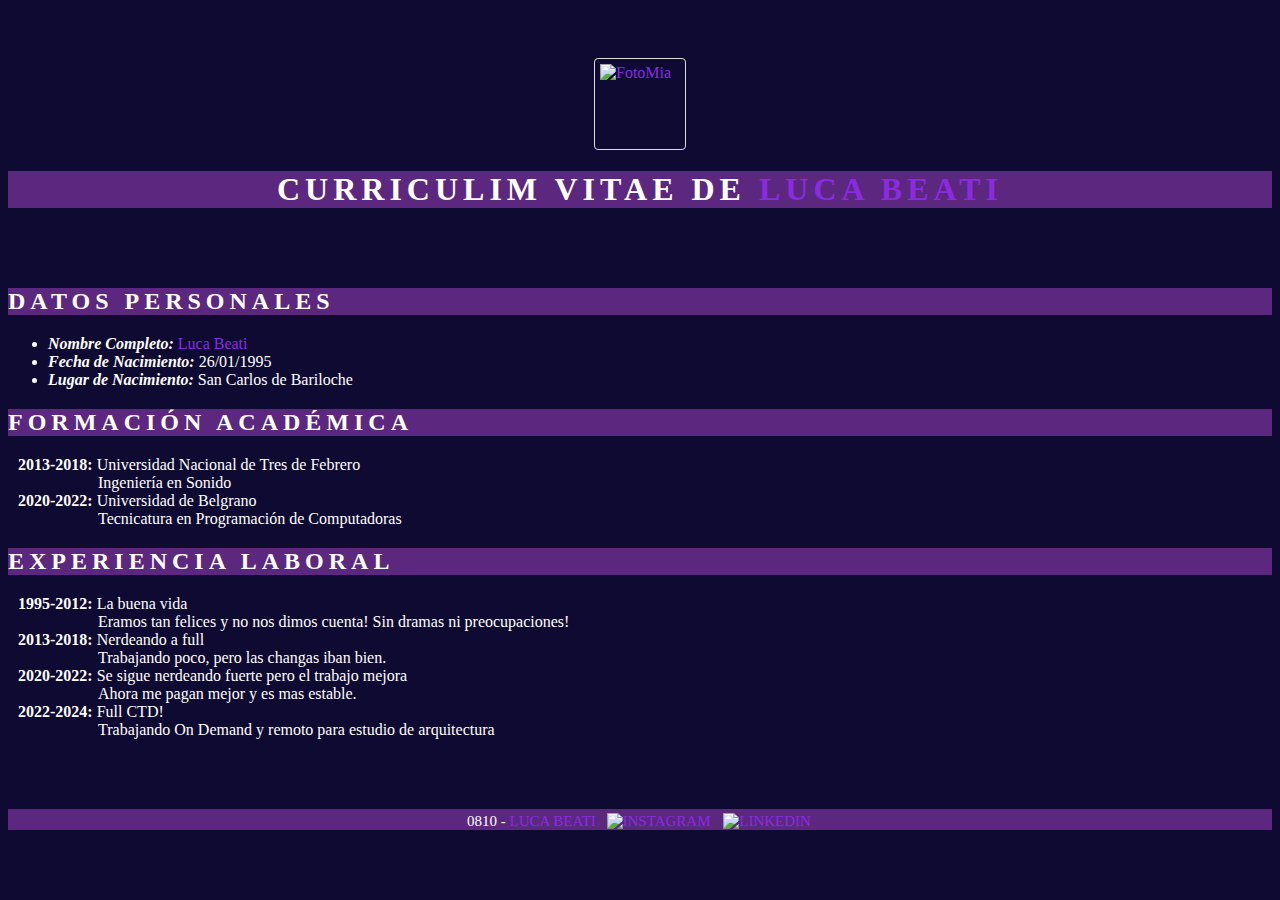
==== index.html @ 4a2fccfb "agregando cositas" ====
<!DOCTYPE html>
<html lang="en">
<head>
     <meta charset="UTF-8">
     <meta http-equiv="X-UA-Compatible" content="IE=edge">
     <meta name="viewport" content="width=device-width, initial-scale=1.0">
     <title>Clase8_Equipo1</title>
     <link rel="stylesheet" href="css/styles.css">
</head>
<body>
     <header>
          <a href="about.html"><img id="fotoMia" src="/img/photo.jpg" alt="FotoMia"></a>
          <h1>Curriculim Vitae de <a href="about.html">Luca Beati</a></h1>
     </header>
     <main>
          <section>
               <h2 class="tituloSec">Datos Personales</h2>
               <ul>
                    <li><em>Nombre Completo:</em> <a href="about.html">Luca Beati</a></li>
                    <li><em>Fecha de Nacimiento:</em> 26/01/1995</li>
                    <li><em>Lugar de Nacimiento:</em> San Carlos de Bariloche</li>
               </ul>
          </section>
          <section>
               <h2 class="tituloSec">Formación Académica</h2>
               <ul class="noDot">
                    <li><span>2013-2018:</span> Universidad Nacional de Tres de Febrero</li>
                    <li class="sinLi">Ingeniería en Sonido</li>
                    <li><span>2020-2022:</span> Universidad de Belgrano</li>
                    <li class="sinLi">Tecnicatura en Programación de Computadoras</li>
               </ul>
          </section>
          <section>
               <h2 class="tituloSec">Experiencia Laboral</h2>
               <ul class="noDot">
                    <li><span>1995-2012:</span> La buena vida</li>
                    <li class="sinLi">Eramos tan felices y no nos dimos cuenta! Sin dramas ni preocupaciones!</li>
                    <li><span>2013-2018:</span> Nerdeando a full</li>
                    <li class="sinLi"> Trabajando poco, pero las changas iban bien.</li>
                    <li><span>2020-2022:</span> Se sigue nerdeando fuerte pero el trabajo mejora</li>
                    <li class="sinLi">Ahora me pagan mejor y es mas estable.</li>
                    <li><span>2022-2024:</span> Full CTD!</li>
                    <li class="sinLi">Trabajando On Demand y remoto para estudio de arquitectura</li>
               </ul>
          </section>
     </main>
     <footer>
          <p>0810 - <a href="about.html">Luca Beati</a>
               <a href="#"><img src="img/ico_instagram.png" alt="Instagram"></a>
               <a href="#"><img src="img/ico_linkedin.png" alt="LinkedIn"></a>
          </p>
     </footer>
</body>
</html>
---- css/styles.css ----
body{
     background-color: #0F0A32;
}
header{
     background-image: url(../img/banner.jpg);
     padding-top: 50px;
}
img#fotoMia{
     border: 1px solid #ddd;
     border-radius: 4px;
     display: block;
     height: 80px;
     margin-left: auto;
     margin-right: auto;
     padding: 5px;
     width: 80px; 
}
a:link {
     color: blueviolet;
     text-decoration: none;
}
a:visited {
     color: violet;
     text-decoration: none;
}
a:hover {
     color: magenta;
     text-decoration: none;
}
a:active {
     color: blue;
     text-decoration: none;
}
h1{
     background-color: #5C277F;
     color: white;
     letter-spacing: 5px;
     margin-bottom: 80px;
     text-transform: uppercase;
     text-align: center;
}
h2.tituloSec{
     text-transform: uppercase;
     background-color: #5C277F;
     color: white;
     letter-spacing: 5px;
}
h2.tituloSecAbout{
     text-align: center;
     text-transform: uppercase;
     background-color: #5C277F;
     color: white;
     letter-spacing: 5px;
}
.textoAbout{
     color: white;
     font-size: 18px;
     padding: 0 150px 0 150px;
     text-align: justify;
}
em{
     font-weight: bolder;
}
span{
     font-weight: bolder;
}
ul.noDot{
     list-style-position: outside;
     list-style-type: none;
     padding-left: 10px;
}
li.sinLi{
     padding-left: 80px;
}
ul{
     color: white;
}
footer{
     font-size: 15px;
     margin-top: 70px;
     text-transform: uppercase;
     background-color: #5C277F;
     color: white;
     text-align: center;
}
footer p img{
     margin: 4px 2px 0 7px;
     height: 12px;
}
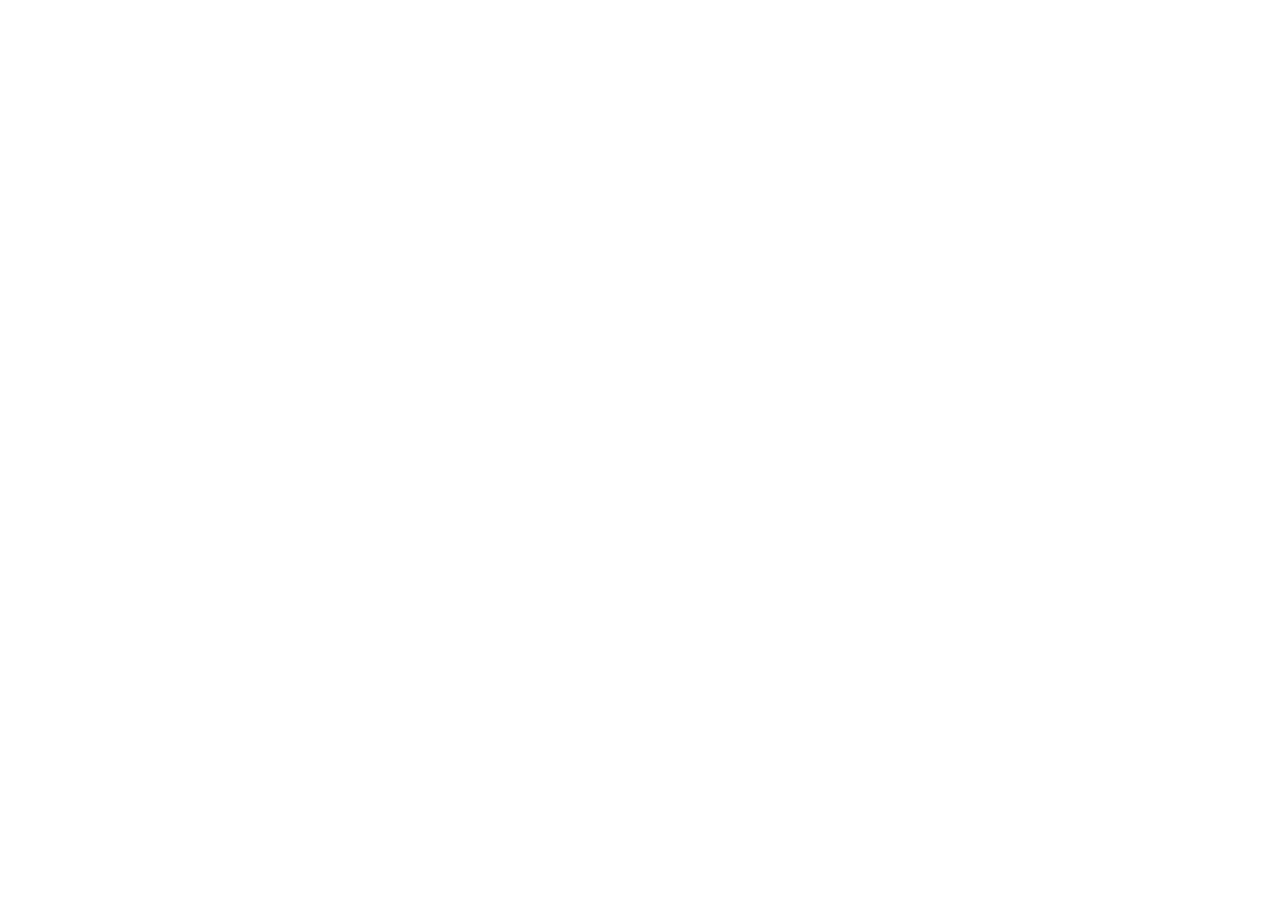
==== commit 9d47e95d: "Limpio la estructura principal de los proyectos" ====
--- a/index.html
+++ b/index.html
@@ -4,51 +4,9 @@
      <meta charset="UTF-8">
      <meta http-equiv="X-UA-Compatible" content="IE=edge">
      <meta name="viewport" content="width=device-width, initial-scale=1.0">
-     <title>Clase8_Equipo1</title>
-     <link rel="stylesheet" href="css/styles.css">
+     <title>Clase_Equipo</title>
 </head>
 <body>
-     <header>
-          <a href="about.html"><img id="fotoMia" src="/img/photo.jpg" alt="FotoMia"></a>
-          <h1>Curriculim Vitae de <a href="about.html">Luca Beati</a></h1>
-     </header>
-     <main>
-          <section>
-               <h2 class="tituloSec">Datos Personales</h2>
-               <ul>
-                    <li><em>Nombre Completo:</em> <a href="about.html">Luca Beati</a></li>
-                    <li><em>Fecha de Nacimiento:</em> 26/01/1995</li>
-                    <li><em>Lugar de Nacimiento:</em> San Carlos de Bariloche</li>
-               </ul>
-          </section>
-          <section>
-               <h2 class="tituloSec">Formación Académica</h2>
-               <ul class="noDot">
-                    <li><span>2013-2018:</span> Universidad Nacional de Tres de Febrero</li>
-                    <li class="sinLi">Ingeniería en Sonido</li>
-                    <li><span>2020-2022:</span> Universidad de Belgrano</li>
-                    <li class="sinLi">Tecnicatura en Programación de Computadoras</li>
-               </ul>
-          </section>
-          <section>
-               <h2 class="tituloSec">Experiencia Laboral</h2>
-               <ul class="noDot">
-                    <li><span>1995-2012:</span> La buena vida</li>
-                    <li class="sinLi">Eramos tan felices y no nos dimos cuenta! Sin dramas ni preocupaciones!</li>
-                    <li><span>2013-2018:</span> Nerdeando a full</li>
-                    <li class="sinLi"> Trabajando poco, pero las changas iban bien.</li>
-                    <li><span>2020-2022:</span> Se sigue nerdeando fuerte pero el trabajo mejora</li>
-                    <li class="sinLi">Ahora me pagan mejor y es mas estable.</li>
-                    <li><span>2022-2024:</span> Full CTD!</li>
-                    <li class="sinLi">Trabajando On Demand y remoto para estudio de arquitectura</li>
-               </ul>
-          </section>
-     </main>
-     <footer>
-          <p>0810 - <a href="about.html">Luca Beati</a>
-               <a href="#"><img src="img/ico_instagram.png" alt="Instagram"></a>
-               <a href="#"><img src="img/ico_linkedin.png" alt="LinkedIn"></a>
-          </p>
-     </footer>
+     
 </body>
 </html>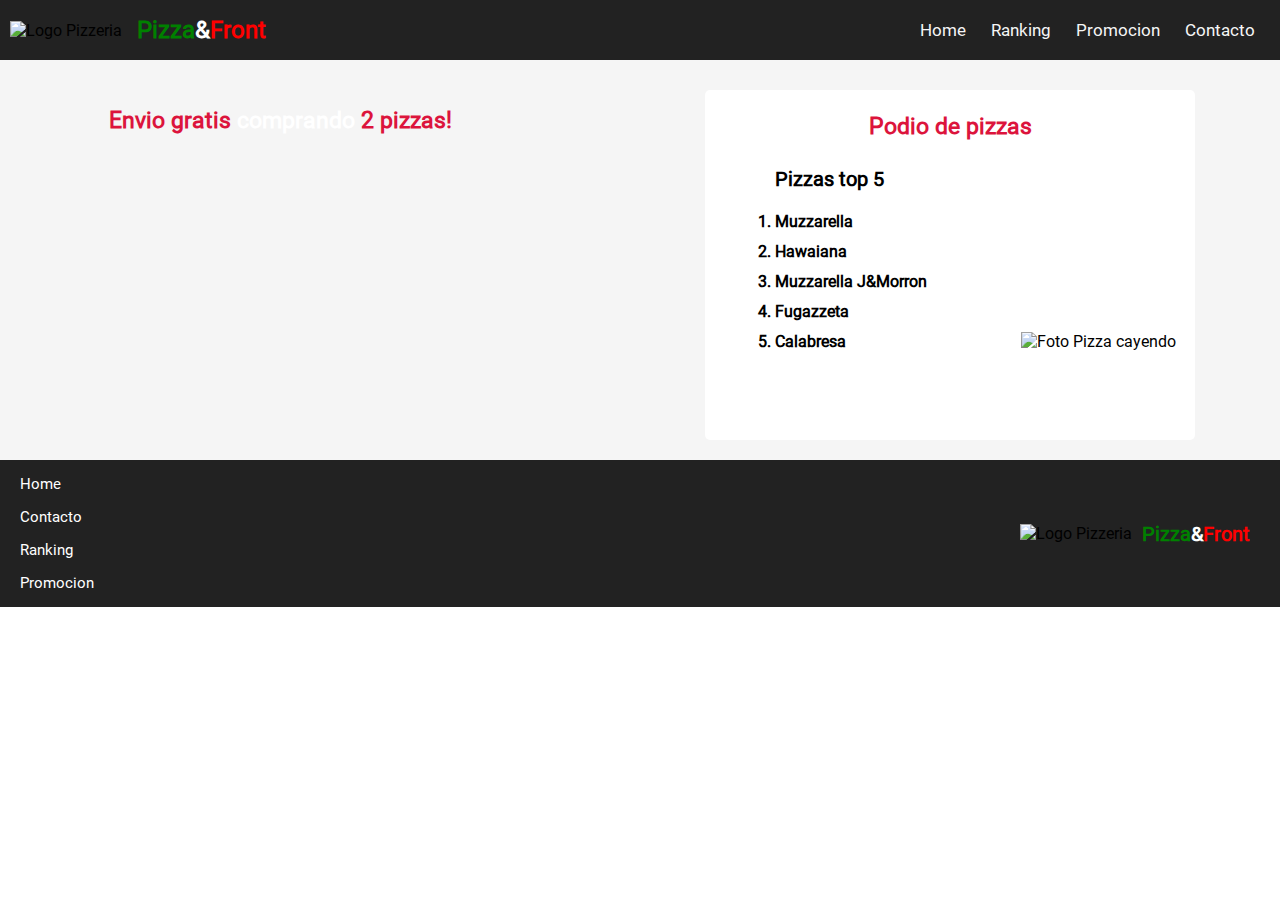
==== commit df92baa0: "Terminando cositas" ====
--- a/index.html
+++ b/index.html
@@ -4,9 +4,50 @@
      <meta charset="UTF-8">
      <meta http-equiv="X-UA-Compatible" content="IE=edge">
      <meta name="viewport" content="width=device-width, initial-scale=1.0">
-     <title>Clase_Equipo</title>
+     <title>Clase11_Equipo4</title>
+     <link rel="stylesheet" href="css/styles.css">
 </head>
 <body>
-     
+     <nav>
+          <div id="divIzq">
+               <img src="/img/VectorPizza.png" alt="Logo Pizzeria">
+               <h1><span class="spanVerde">Pizza</span>&<span class="spanRojo">Front</span></h1>
+          </div>
+          <div id="divDer">
+               <p>Home</p>
+               <p>Ranking</p>
+               <p>Promocion</p>
+               <p>Contacto</p>
+          </div>
+     </nav>
+     <main>
+          <section id="section1">
+               <h3>Envio gratis <span>comprando</span> 2 pizzas!</h3>
+          </section>
+          <section id="section2">
+               <h3>Podio de pizzas</h3>
+               <h4>Pizzas top 5</h4>
+               <ol>
+                    <li>Muzzarella</li>
+                    <li>Hawaiana</li>
+                    <li>Muzzarella J&Morron</li>
+                    <li>Fugazzeta</li>
+                    <li>Calabresa</li>
+               </ol>
+               <img src="/img/PizzaFalling.jpg" alt="Foto Pizza cayendo">
+          </section>
+     </main>
+     <footer>
+          <div id="footerIzq">
+               <p>Home</p>
+               <p>Contacto</p>
+               <p>Ranking</p>
+               <p>Promocion</p>
+          </div>
+          <div id="footerDer">
+               <img src="/img/VectorPizza.png" alt="Logo Pizzeria">
+               <p><span class="spanVerde">Pizza</span>&<span class="spanRojo">Front</span></p>
+          </div>
+     </footer>
 </body>
 </html>--- a/css/styles.css
+++ b/css/styles.css
@@ -0,0 +1,116 @@
+@font-face {
+     font-family: Roboto;
+     src: url(/fonts/Roboto/Roboto-Regular.ttf);
+}
+*{
+     font-family: 'Roboto' ,sans-serif;
+}
+body{
+     margin: 0;
+}
+body nav{
+     background-color: #222222;
+     display: flex;
+     justify-content: space-between;
+}
+body nav div{
+     display: flex;
+     align-items: center;
+}
+#divDer{
+     color: whitesmoke;
+     justify-content: space-evenly;
+}
+body nav div p{
+     font-size: 17px;
+     margin-right: 25px;
+}
+body nav img{
+     display: inline-block;
+     margin: 10px;
+}
+body nav h1{
+     color: white;
+     display: inline-block;
+     font-size: x-large;
+     margin-left: 5px;
+}
+.spanVerde{
+     color:green;
+}
+.spanRojo{
+     color:red;
+}
+main{
+     background-color: whitesmoke;
+     display: flex;
+     justify-content: space-around;
+     padding: 30px 20px 20px 20px ;
+}
+#section1{
+     background-image: url(/img/delivery.jpg);
+     background-size: cover;
+     border-radius: 5px;
+     height: 350px;
+     width: 490px;
+}
+#section1 h3{
+     color: crimson;
+     font-size: 23px;
+     margin: 17px 0 0 24px;
+}
+#section1 h3 span{
+     color: white;
+}
+#section2{
+     background-color: white;
+     border-radius: 5px;
+     width: 490px;
+}
+#section2 h3{
+     color: crimson;
+     font-size: 23px;
+     text-align: center;
+}
+#section2 h4{
+     margin-left: 70px;
+     margin-bottom: 0;
+     font-size: 20px;
+     font-weight: bolder;
+}
+#section2 ol{
+     display: inline-block;
+     font-size: 16px;
+     font-weight: bold;
+     margin-left: 30px;
+     line-height: 30px;
+}
+#section2 img{
+     margin-left: 90px;
+     margin-bottom: 20px;
+}
+footer{
+     background-color: #222222;
+     display: flex;
+     justify-content: space-between;
+}
+#footerIzq{
+     color: white;
+     font-size: 15px;
+     margin-left: 20px;
+}
+#footerDer{
+     display: flex;
+     align-items: center;
+}
+#footerDer img{
+     display: inline-block;
+     margin: 10px;
+}
+#footerDer p{
+     color: white;
+     display: inline-block;
+     font-size: 20px;
+     font-weight: bolder;
+     margin-right: 30px;
+}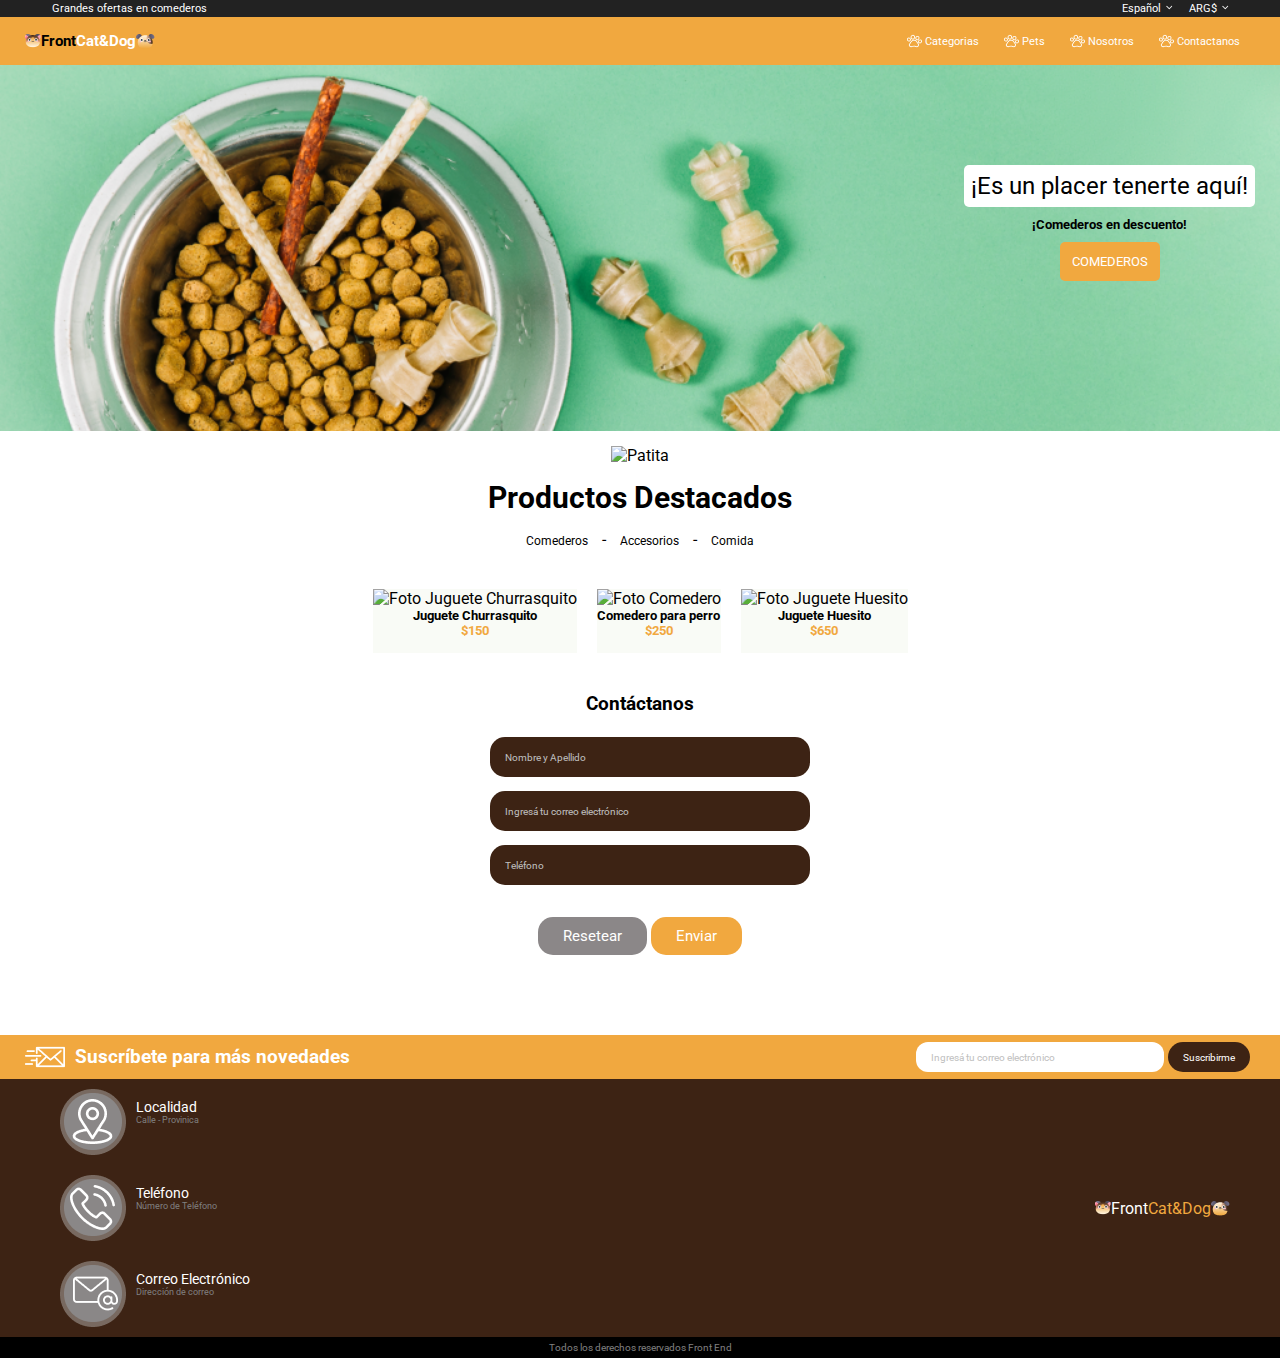
==== commit 0350a247: "terminado" ====
--- a/index.html
+++ b/index.html
@@ -4,49 +4,123 @@
      <meta charset="UTF-8">
      <meta http-equiv="X-UA-Compatible" content="IE=edge">
      <meta name="viewport" content="width=device-width, initial-scale=1.0">
-     <title>Clase11_Equipo4</title>
+     <title>Clase12_PetShop</title>
+     <link rel="preconnect" href="https://fonts.googleapis.com">
+     <link rel="preconnect" href="https://fonts.gstatic.com" crossorigin>
+     <link href="https://fonts.googleapis.com/css2?family=Roboto&display=swap" rel="stylesheet">
      <link rel="stylesheet" href="css/styles.css">
 </head>
 <body>
-     <nav>
-          <div id="divIzq">
-               <img src="/img/VectorPizza.png" alt="Logo Pizzeria">
-               <h1><span class="spanVerde">Pizza</span>&<span class="spanRojo">Front</span></h1>
+     <header>
+          <div id="topBanner">
+               <p>Grandes ofertas en comederos</p>
+               <div><a href="">Español <img src="/img/down_btn.png" alt="v"></a><a href="">ARG$ <img src="/img/down_btn.png" alt="v"></a></div>
           </div>
-          <div id="divDer">
-               <p>Home</p>
-               <p>Ranking</p>
-               <p>Promocion</p>
-               <p>Contacto</p>
-          </div>
-     </nav>
+          <nav>
+               <div id="mainLogo">
+                    <img src="/img/logo_gatito.png" alt="Logo Gatito">
+                    <p>Front<span>Cat&Dog</span></p>
+                    <img src="img/logo_perrito.png" alt="Logo Perrito">
+               </div>
+               <div id="navItems">
+                    <a href="#sectionDestacados"><img src="/img/pawprintNav.png" alt="%">Categorias</a>
+                    <a href="#sectionLanding"><img src="/img/pawprintNav.png" alt="%">Pets</a>
+                    <a href="#footer"><img src="/img/pawprintNav.png" alt="%">Nosotros</a>
+                    <a href="#sectionContacto"><img src="/img/pawprintNav.png" alt="%">Contactanos</a>
+               </div>
+          </nav>
+     </header>
      <main>
-          <section id="section1">
-               <h3>Envio gratis <span>comprando</span> 2 pizzas!</h3>
+          <section id="sectionLanding">
+               <div id="floaterContent">
+                    <h2>¡Es un placer tenerte aquí!</h2>
+                    <p>¡Comederos en descuento!</p>
+                    <button>COMEDEROS</button>
+               </div>
           </section>
-          <section id="section2">
-               <h3>Podio de pizzas</h3>
-               <h4>Pizzas top 5</h4>
-               <ol>
-                    <li>Muzzarella</li>
-                    <li>Hawaiana</li>
-                    <li>Muzzarella J&Morron</li>
-                    <li>Fugazzeta</li>
-                    <li>Calabresa</li>
-               </ol>
-               <img src="/img/PizzaFalling.jpg" alt="Foto Pizza cayendo">
+          <section id="sectionDestacados">
+               <div id="destacadosContainer">
+                    <img src="/img/pawprint.png" alt="Patita">
+                    <h1>Productos Destacados</h1>
+                    <p><a href="">Comederos</a> - <a href="">Accesorios</a> - <a href="">Comida</a></p>
+               </div>
+               <div id="productosContainer">
+                    <div class="producto">
+                         <img src="img/churrasquito.png" alt="Foto Juguete Churrasquito">
+                         <p>Juguete Churrasquito</p>
+                         <p class="precio">$150</p>
+                    </div>
+                    <div class="producto">
+                         <img src="img/comedero.png" alt="Foto Comedero">
+                         <p>Comedero para perro</p>
+                         <p class="precio">$250</p>
+                    </div>
+                    <div class="producto">
+                         <img src="/img/huesito.png" alt="Foto Juguete Huesito">
+                         <p>Juguete Huesito</p>
+                         <p class="precio">$650</p>
+                    </div>
+               </div>
+          </section>
+          <section id="sectionContacto">
+               <div id="contactoContainer">
+                    <h3>Contáctanos</h3>
+                    <form action="#sectionDestacados" id="form1">
+                         <input type="text" placeholder="Nombre y Apellido" required><br>
+                         <input type="email" placeholder="Ingresá tu correo electrónico" required><br>
+                         <input type="number" placeholder="Teléfono" required>
+                    </form>
+                    <div>
+                         <button type="reset" form="form1" id="btn1">Resetear</button>
+                         <button type="submit" form="form1" id="btn2">Enviar</button>
+                    </div>
+               </div>
           </section>
      </main>
-     <footer>
-          <div id="footerIzq">
-               <p>Home</p>
-               <p>Contacto</p>
-               <p>Ranking</p>
-               <p>Promocion</p>
+     <footer id="footer">
+          <div id="topBar">     
+               <div id="msjContainer">
+                    <img src="img/enviarCorreo.png" alt="Icono_Correo">
+                    <h3>Suscríbete para más novedades</h3>
+               </div>
+               <form action="#footer" id="form2">
+                    <input type="email" placeholder="Ingresá tu correo electrónico" required>
+                    <button type="submit" form="form2" id="btn3">Suscribirme</button>
+               </form>
+          </div>     
+          <div id="midBar">
+               <div id="containerIco">
+                    <div>
+                         <img src="/img/ico_location.png" alt="Ico_ubicacion">
+                         <div>
+                              <p>Localidad</p>
+                              <p class="mini">Calle - Provinica</p>
+                         </div>
+                         
+                    </div>
+                    <div>
+                         <img src="/img/ico_telefono.png" alt="Ico_telefono">
+                         <div>
+                              <p>Teléfono</p>
+                              <p class="mini">Número de Teléfono</p>
+                         </div>
+                    </div>
+                    <div>
+                         <img src="/img/ico_correo.png" alt="Ico_Correo">
+                         <div>
+                              <p>Correo Electrónico</p>
+                              <p class="mini">Dirección de correo</p>
+                         </div>
+                    </div>
+               </div>
+               <div id="containerLogoFooter">
+                    <img src="/img/logo_gatito.png" alt="logo_gatito">
+                    <p>Front<span>Cat&Dog</span></p>
+                    <img src="/img/logo_perrito.png" alt="logo_perrito">
+               </div>
           </div>
-          <div id="footerDer">
-               <img src="/img/VectorPizza.png" alt="Logo Pizzeria">
-               <p><span class="spanVerde">Pizza</span>&<span class="spanRojo">Front</span></p>
+          <div id="realBottom">
+               <p>Todos los derechos reservados Front End</p>
           </div>
      </footer>
 </body>
--- a/css/styles.css
+++ b/css/styles.css
@@ -1,116 +1,354 @@
-@font-face {
-     font-family: Roboto;
-     src: url(/fonts/Roboto/Roboto-Regular.ttf);
-}
 *{
-     font-family: 'Roboto' ,sans-serif;
-}
-body{
-     margin: 0;
-}
-body nav{
+     font-family: 'Roboto', sans-serif;
+}
+body {
+     margin: 0;
+}
+
+/* ===== BANNER TOP ===== */
+
+#topBanner {
      background-color: #222222;
      display: flex;
      justify-content: space-between;
-}
-body nav div{
-     display: flex;
-     align-items: center;
-}
-#divDer{
-     color: whitesmoke;
-     justify-content: space-evenly;
-}
-body nav div p{
-     font-size: 17px;
+     align-items: center;
+     padding: 0 50px 0 50px;
+}
+#topBanner p {
+     margin: 2px;
+     font-size: 11px;
+     display: flex;
+     color: white;
+}
+#topBanner div {
+     display: flex;
+}
+#topBanner div a {
+     margin-left: 15px;
+     color: white;
+     font-size: 11px;
+     text-decoration: none;
+}
+#topBanner div a:link {
+     text-decoration: none;
+     color: white;
+}
+#topBanner div a:visited {
+     color: white;
+}
+#topBanner div a:hover {
+     color: #cccccc;
+}
+#topBanner div a:active {
+     color: #cccccc;
+}
+
+/* ===== NAVBAR ===== */
+
+header nav {
+     align-items: center;
+     background-color: #F1A83F;
+     display: flex;
+     justify-content: space-between;
+     padding: 0 25px 0 25px;
+}
+#mainLogo{
+     display: flex;
+     align-items: center;
+}
+#mainLogo p{
+     font-weight: bold;
+     font-size: 15px;
+}
+#mainLogo p span{
+     color: white;
+}
+#navItems{
+     display: flex;
+     align-items: center;
+}
+#navItems img{
+     padding: 0 3px 0 0;
+     box-sizing: border-box;
+}
+#navItems a {
+     display: flex;
+     align-items: center;
+     font-size: 11px;
+     padding: 0 15px 0 10px;
+}
+#navItems a:link {
+     text-decoration: none;
+     color: white;
+}
+#navItems a:visited {
+     color: white;
+}
+#navItems a:hover {
+     color: #000000;
+}
+#navItems a:active {
+     color: #cccccc;
+}
+
+/* ===== MAIN: SECTION I ===== */
+
+#sectionLanding{
+     background-image: url(/img/bowl_background.png);
+     background-repeat: no-repeat;
+     background-size: cover;
+     display: flex;
+     justify-content: flex-end;
+     padding: 100px 0 150px 0;
+}
+#floaterContent{
      margin-right: 25px;
-}
-body nav img{
-     display: inline-block;
-     margin: 10px;
-}
-body nav h1{
-     color: white;
-     display: inline-block;
-     font-size: x-large;
-     margin-left: 5px;
-}
-.spanVerde{
-     color:green;
-}
-.spanRojo{
-     color:red;
-}
-main{
-     background-color: whitesmoke;
-     display: flex;
-     justify-content: space-around;
-     padding: 30px 20px 20px 20px ;
-}
-#section1{
-     background-image: url(/img/delivery.jpg);
-     background-size: cover;
-     border-radius: 5px;
-     height: 350px;
-     width: 490px;
-}
-#section1 h3{
-     color: crimson;
-     font-size: 23px;
-     margin: 17px 0 0 24px;
-}
-#section1 h3 span{
-     color: white;
-}
-#section2{
+     display: flex;
+     flex-direction: column;
+     align-items: center;
+}
+#floaterContent h2{
+     font-weight: normal;
      background-color: white;
      border-radius: 5px;
-     width: 490px;
-}
-#section2 h3{
-     color: crimson;
-     font-size: 23px;
-     text-align: center;
-}
-#section2 h4{
-     margin-left: 70px;
-     margin-bottom: 0;
-     font-size: 20px;
-     font-weight: bolder;
-}
-#section2 ol{
-     display: inline-block;
-     font-size: 16px;
+     padding: 7px;
+     margin: 0;
+}
+#floaterContent p {
+     margin: 10px;
      font-weight: bold;
-     margin-left: 30px;
-     line-height: 30px;
-}
-#section2 img{
-     margin-left: 90px;
-     margin-bottom: 20px;
-}
+     font-size: 13px;
+}
+#floaterContent button {
+     background-color: #F1A83F;
+     color: white;
+     padding: 12px;
+     border: none;
+     border-radius: 5px;
+}
+#floaterContent button:hover {
+     background-color: black;
+     color: #F1A83F;
+}
+
+/* ===== MAIN: SECTION II ===== */
+
+#sectionDestacados {
+     display: flex;
+     flex-direction: column;
+     align-items: center;
+}
+#destacadosContainer {
+     display: flex;
+     flex-direction: column;
+     align-items: center;
+     padding-bottom: 25px;
+}
+#destacadosContainer img {
+     padding: 15px;
+}
+#destacadosContainer h1 {
+     margin: 0;
+     font-size: 30px;
+}
+#destacadosContainer p {
+     margin: 15px 0;
+}
+#destacadosContainer p a{
+     text-decoration: none;
+     font-size: 12px;
+     color: black;
+     margin: 0 10px;
+}
+#destacadosContainer p a:link {
+     text-decoration: none;
+     color: black;
+}
+#destacadosContainer p a:visited {
+     color: black;
+}
+#destacadosContainer p a:hover {
+     color: #F1A83F;
+}
+#destacadosContainer p a:active {
+     color: black;
+}
+#productosContainer {
+     display: flex;
+     flex-direction: row;
+     align-items: center;
+     justify-content: space-around;
+}
+.producto {
+     background-color: #F9FBF6;
+     margin: 0 10px;
+     display: flex;
+     flex-direction: column;
+     align-items: center;
+     padding-bottom: 15px;
+}
+.producto p {
+     font-size: 13px;
+     font-weight: bold;
+     margin: 0;
+}
+.precio {
+     color: #F1A83F;
+}
+
+/* ===== MAIN: SECTION III ===== */
+
+#sectionContacto {
+     margin-top: 25px;
+     display: flex;
+     flex-direction: column;
+     align-items: center;
+}
+#contactoContainer{
+     display: flex;
+     flex-direction: column;
+     align-items: center;
+     width: 300px;
+}
+#contactoContainer h3 {
+     margin: 15px 0;
+}
+#contactoContainer form{
+     width: 100%;
+}
+#contactoContainer form input{
+     color: white;
+     width: 100%;
+     margin: 7px 0;
+     border-radius: 15px;
+     height: 30px;
+     background-color: #3D2314;
+     border: 0;
+     padding: 5px 5px 5px 15px;
+     font-size: 10px;
+}
+::placeholder{
+     color: silver;
+}
+#contactoContainer div {
+     margin-top: 25px;
+}
+#contactoContainer div button{
+     border-radius: 15px;
+     border: 0;
+     padding: 10px 25px;
+     color: white;
+     font-size: 15px;
+}
+#btn1 {
+     background-color: #8B8788;
+}
+#btn1:hover{
+     background-color: #3D2314;
+}
+#btn2 {
+     background-color: #F1A83F;
+}
+#btn2:hover{
+     background-color: #3D2314;
+}
+
+/* ===== FOOTER ===== */
+
 footer{
-     background-color: #222222;
-     display: flex;
+     margin-top: 80px;
+     box-sizing: border-box;
+}
+#topBar{
+     background-color: #F1A83F;
+     display: flex;
+     align-items: center;
      justify-content: space-between;
-}
-#footerIzq{
-     color: white;
-     font-size: 15px;
-     margin-left: 20px;
-}
-#footerDer{
-     display: flex;
-     align-items: center;
-}
-#footerDer img{
-     display: inline-block;
+
+}
+#msjContainer{
+     display: flex;
+     align-items: center;
+}
+#msjContainer img {
+     margin: 0 10px 0 25px;
+}
+#msjContainer h3 {
+     margin: 0;
+     color: white;
+}
+#topBar form input{
+     color: white;
+     margin: 7px 0;
+     border-radius: 12px;
+     height: 20px;
+     background-color: white;
+     border: 0;
+     padding: 5px 100px 5px 15px;
+     font-size: 10px;
+}
+#topBar form button {
+     border-radius: 15px;
+     border: 0;
+     margin-right: 30px;
+     color: white;
+     font-size: 10px;
+     background-color: #3D2314;
+     height: 30px;
+     padding: 0 15px 0 15px;
+}
+#topBar form button:hover{
+     background-color: white;
+     color: black;
+}
+#midBar {
+     background-color: #3D2314;
+     display: flex;
+     align-items: center;
+     justify-content: space-between;
+}
+#containerIco{
+     display: flex;
+     flex-direction: column;
+     margin-left: 50px;
+}
+#containerIco div{
+     display: flex;
      margin: 10px;
 }
-#footerDer p{
-     color: white;
-     display: inline-block;
-     font-size: 20px;
-     font-weight: bolder;
-     margin-right: 30px;
+#containerIco div div{
+     display: flex;
+     flex-direction: column;
+}
+#containerIco div div p{
+     margin: 0;
+     font-size: 14px;
+     color: white;
+}
+#containerIco div div p.mini{
+     color: gray;
+     font-size: 9px;
+}
+#containerLogoFooter {
+     display: flex;
+     flex-direction: row;
+     align-items: center;
+     margin-right: 50px;
+}
+#containerLogoFooter p {
+     color: white;
+}
+#containerLogoFooter p span{
+     color: #F1A83F;
+}
+#realBottom{
+     display: flex;
+     justify-content: center;
+     background-color: black;
+     padding: 5px;
+}
+#realBottom p{
+     margin: 0;
+     color: gray;
+     font-size: 10px;
 }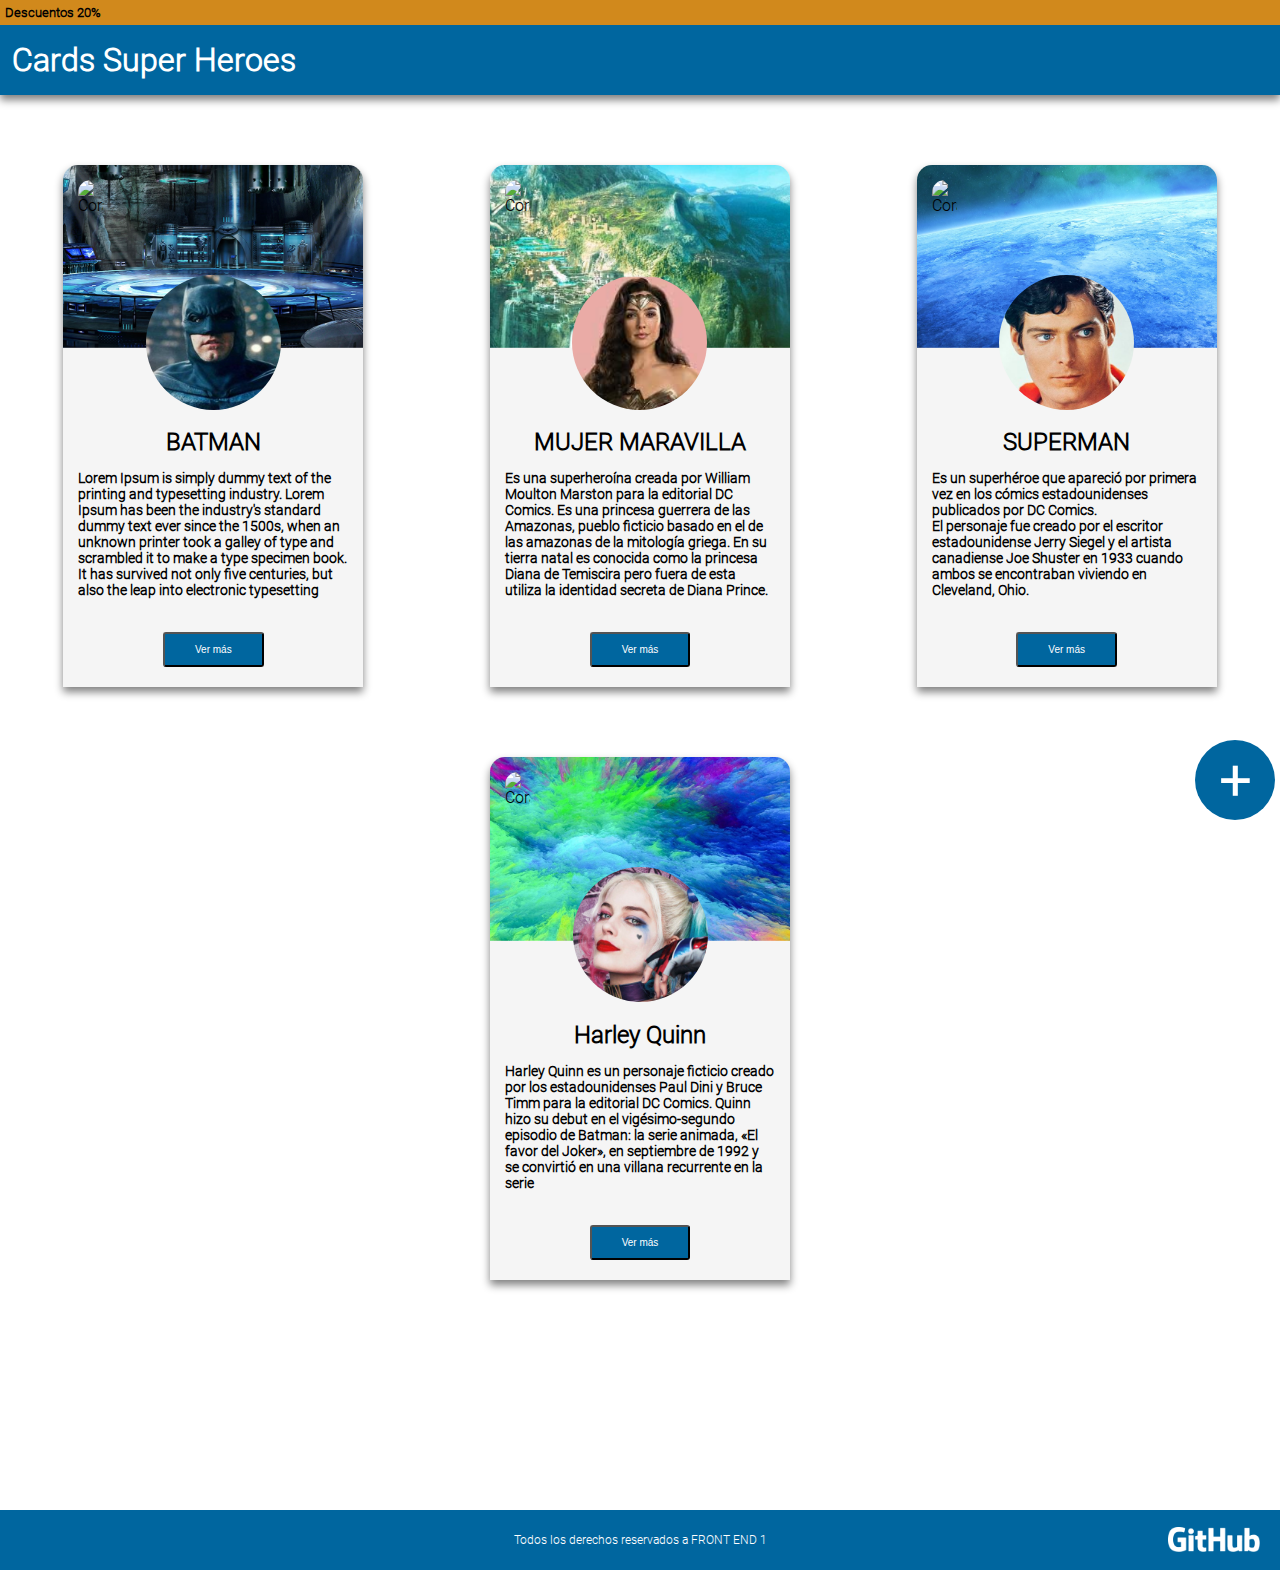
==== commit ea557226: "Actividad clase 14" ====
--- a/index.html
+++ b/index.html
@@ -4,124 +4,53 @@
      <meta charset="UTF-8">
      <meta http-equiv="X-UA-Compatible" content="IE=edge">
      <meta name="viewport" content="width=device-width, initial-scale=1.0">
-     <title>Clase12_PetShop</title>
-     <link rel="preconnect" href="https://fonts.googleapis.com">
-     <link rel="preconnect" href="https://fonts.gstatic.com" crossorigin>
-     <link href="https://fonts.googleapis.com/css2?family=Roboto&display=swap" rel="stylesheet">
-     <link rel="stylesheet" href="css/styles.css">
+     <link rel="stylesheet" href="styles/style.css">
+     <title>Clase14</title>
 </head>
 <body>
-     <header>
-          <div id="topBanner">
-               <p>Grandes ofertas en comederos</p>
-               <div><a href="">Español <img src="/img/down_btn.png" alt="v"></a><a href="">ARG$ <img src="/img/down_btn.png" alt="v"></a></div>
-          </div>
-          <nav>
-               <div id="mainLogo">
-                    <img src="/img/logo_gatito.png" alt="Logo Gatito">
-                    <p>Front<span>Cat&Dog</span></p>
-                    <img src="img/logo_perrito.png" alt="Logo Perrito">
-               </div>
-               <div id="navItems">
-                    <a href="#sectionDestacados"><img src="/img/pawprintNav.png" alt="%">Categorias</a>
-                    <a href="#sectionLanding"><img src="/img/pawprintNav.png" alt="%">Pets</a>
-                    <a href="#footer"><img src="/img/pawprintNav.png" alt="%">Nosotros</a>
-                    <a href="#sectionContacto"><img src="/img/pawprintNav.png" alt="%">Contactanos</a>
-               </div>
-          </nav>
+     <header class="sombreado">
+          <div id="barraDescuento">Descuentos 20%</div>
+          <h1 id="barraTitulo">Cards Super Heroes</h1>
      </header>
-     <main>
-          <section id="sectionLanding">
-               <div id="floaterContent">
-                    <h2>¡Es un placer tenerte aquí!</h2>
-                    <p>¡Comederos en descuento!</p>
-                    <button>COMEDEROS</button>
-               </div>
-          </section>
-          <section id="sectionDestacados">
-               <div id="destacadosContainer">
-                    <img src="/img/pawprint.png" alt="Patita">
-                    <h1>Productos Destacados</h1>
-                    <p><a href="">Comederos</a> - <a href="">Accesorios</a> - <a href="">Comida</a></p>
-               </div>
-               <div id="productosContainer">
-                    <div class="producto">
-                         <img src="img/churrasquito.png" alt="Foto Juguete Churrasquito">
-                         <p>Juguete Churrasquito</p>
-                         <p class="precio">$150</p>
-                    </div>
-                    <div class="producto">
-                         <img src="img/comedero.png" alt="Foto Comedero">
-                         <p>Comedero para perro</p>
-                         <p class="precio">$250</p>
-                    </div>
-                    <div class="producto">
-                         <img src="/img/huesito.png" alt="Foto Juguete Huesito">
-                         <p>Juguete Huesito</p>
-                         <p class="precio">$650</p>
-                    </div>
-               </div>
-          </section>
-          <section id="sectionContacto">
-               <div id="contactoContainer">
-                    <h3>Contáctanos</h3>
-                    <form action="#sectionDestacados" id="form1">
-                         <input type="text" placeholder="Nombre y Apellido" required><br>
-                         <input type="email" placeholder="Ingresá tu correo electrónico" required><br>
-                         <input type="number" placeholder="Teléfono" required>
-                    </form>
-                    <div>
-                         <button type="reset" form="form1" id="btn1">Resetear</button>
-                         <button type="submit" form="form1" id="btn2">Enviar</button>
-                    </div>
-               </div>
-          </section>
-     </main>
-     <footer id="footer">
-          <div id="topBar">     
-               <div id="msjContainer">
-                    <img src="img/enviarCorreo.png" alt="Icono_Correo">
-                    <h3>Suscríbete para más novedades</h3>
-               </div>
-               <form action="#footer" id="form2">
-                    <input type="email" placeholder="Ingresá tu correo electrónico" required>
-                    <button type="submit" form="form2" id="btn3">Suscribirme</button>
-               </form>
-          </div>     
-          <div id="midBar">
-               <div id="containerIco">
-                    <div>
-                         <img src="/img/ico_location.png" alt="Ico_ubicacion">
-                         <div>
-                              <p>Localidad</p>
-                              <p class="mini">Calle - Provinica</p>
-                         </div>
-                         
-                    </div>
-                    <div>
-                         <img src="/img/ico_telefono.png" alt="Ico_telefono">
-                         <div>
-                              <p>Teléfono</p>
-                              <p class="mini">Número de Teléfono</p>
-                         </div>
-                    </div>
-                    <div>
-                         <img src="/img/ico_correo.png" alt="Ico_Correo">
-                         <div>
-                              <p>Correo Electrónico</p>
-                              <p class="mini">Dirección de correo</p>
-                         </div>
-                    </div>
-               </div>
-               <div id="containerLogoFooter">
-                    <img src="/img/logo_gatito.png" alt="logo_gatito">
-                    <p>Front<span>Cat&Dog</span></p>
-                    <img src="/img/logo_perrito.png" alt="logo_perrito">
-               </div>
-          </div>
-          <div id="realBottom">
-               <p>Todos los derechos reservados Front End</p>
-          </div>
+     <section>
+          <article class="sombreado">
+               <img class="cover" src="img/cover1Batman.png" alt="Fondo Batman">
+               <img class="perfil" src="img/batman.png" alt="Batman Primer Plano">
+               <img class="corazoncito" src="img/quore.png" alt="Corazoncito">
+               <h2>BATMAN</h2>
+               <p>Lorem Ipsum is simply dummy text of the printing and typesetting industry. Lorem Ipsum has been the industry's standard dummy text ever since the 1500s, when an unknown printer took a galley of type and scrambled it to make a type specimen book. It has survived not only five centuries, but also the leap into electronic typesetting</p>
+               <button>Ver más</button>
+          </article>
+          <article class="sombreado">
+               <img class="cover" src="img/cover3MM.png" alt="Fondo Mujer Maravilla">
+               <img class="perfil" src="img/mujerMaravilla.png" alt="Mujer Maravilla Primer Plano">
+               <img class="corazoncito" src="img/quore.png" alt="Corazoncito">
+               <h2>MUJER MARAVILLA</h2>
+               <p>Es una superheroína creada por William Moulton Marston para la editorial DC Comics. Es una princesa guerrera de las Amazonas, pueblo ficticio basado en el de las amazonas de la mitología griega. En su tierra natal es conocida como la princesa Diana de Temiscira pero fuera de esta utiliza la identidad secreta de Diana Prince.</p>
+               <button>Ver más</button>
+          </article>
+          <article class="sombreado">
+               <img class="cover" src="img/cover4SM.png" alt="Fondo Superman">
+               <img class="perfil" src="img/superman.png" alt="Superman Primer Plano">
+               <img class="corazoncito" src="img/quore.png" alt="Corazoncito">
+               <h2>SUPERMAN</h2>
+               <p>Es un superhéroe que apareció por primera vez en los cómics estadounidenses publicados por DC Comics. <br>
+               El personaje fue creado por el escritor estadounidense Jerry Siegel y el artista canadiense Joe Shuster en 1933 cuando ambos se encontraban viviendo en Cleveland, Ohio.</p>
+               <button>Ver más</button>
+          </article>
+          <article class="sombreado">
+               <img class="cover" src="img/cover2Harley.png" alt="Fondo Harley">
+               <img class="perfil" src="img/harley.png" alt="Harley Primer plano">
+               <img class="corazoncito" src="img/quore.png" alt="Corazoncito">
+               <h2>Harley Quinn</h2>
+               <p>Harley Quinn es un personaje ficticio creado por los estadounidenses Paul Dini y Bruce Timm para la editorial DC Comics. Quinn hizo su debut en el vigésimo-segundo episodio de Batman: la serie animada, «El favor del Joker», en septiembre de 1992 y se convirtió en una villana recurrente en la serie</p>
+               <button>Ver más</button>
+          </article>
+     </section>
+     <a href=""><div id="circulo">+</div></a>
+     <footer>
+          <p>Todos los derechos reservados a FRONT END 1</p>
+          <a id="logoGit" href="http://www.github.com" target="_blanc"><img src="/img/logoGithub.png" alt="Logo GitHub"></a>
      </footer>
 </body>
 </html>--- a/styles/style.css
+++ b/styles/style.css
@@ -0,0 +1,123 @@
+body{
+     margin: 0;
+     font-family:'Roboto', Times, serif;
+}
+@font-face {
+     font-family: roboto;
+     src: url(../fonts/Roboto-Light.ttf);
+}
+#barraDescuento{
+     align-items: center;
+     background-color: #D1891C;
+     display: flex;
+     font-size: 13px;;
+     font-weight: bold;
+     height: 25px;
+     justify-content: flex-start;
+     padding-left: 5px;
+}
+#barraTitulo{
+     align-items: center;
+     background-color: #00669F;
+     display: flex;
+     height: 70px;
+     justify-content: flex-start;
+     margin-bottom: 50px;
+     margin-top: 0;
+     padding-left: 12px;
+     color: white;
+}
+.sombreado {
+	box-shadow: 0 5px 8px 0 gray;
+}
+section{ 
+     position: relative;
+     display: flex;
+     flex-wrap: wrap;
+     justify-content: space-around;
+     margin-bottom: 20vh;
+}
+article{
+     align-items: center;
+     background-color: whitesmoke;
+     box-sizing: border-box;
+     display: flex;
+     flex-direction: column;
+     height: auto;
+     justify-content: flex-start;
+     margin: 20px 20px 50px 20px;
+     position: relative;
+     border-radius: 15px 15px 0 0;
+     width: 300px;
+}
+section article img{
+     box-sizing: border-box;
+     display: flex;
+     border-radius: 15px 15px 0 0;
+}
+.cover{
+     width: 100%;
+     height: auto;
+}
+.perfil{
+     border-radius: 50%;
+     position: absolute;
+     top: 110px;
+     width: 135px;
+     height: auto;
+}
+.corazoncito{
+     position: absolute;
+     top: 15px;
+     left: 15px;
+     width: 25px;
+}
+section article h2 {
+     margin: 80px 0 0 0;
+}
+section article p {
+     font-size: 14px;
+     font-weight: bolder;
+     padding: 0 15px;;
+}
+section article button{
+     background-color: #00669F;
+     color: white;
+     font-size: 10px;
+     margin: 20px 0;
+     padding: 10px 30px;
+     border-radius: 3px;
+}
+#circulo{
+     background-color: #00669F;
+     position: fixed;
+     bottom: 80px;
+     right: 5px;
+     height: 80px;
+     width: 80px;
+     border-radius: 50%;
+     color: white;
+     display: flex;
+     justify-content: center;
+     align-items: center;
+     font-size: 55px;
+     font-weight: bold;
+}
+footer{
+     align-items: center;
+     background-color: #00669F;
+     color: white;
+     display: flex;
+     font-size: 12px;
+     justify-content: center;
+     margin-top: auto;
+     height: 60px;
+}
+#logoGit{
+     display: flex;
+     position: absolute;
+     right: 20px;
+}
+#logoGit img{
+     height: 25px;
+}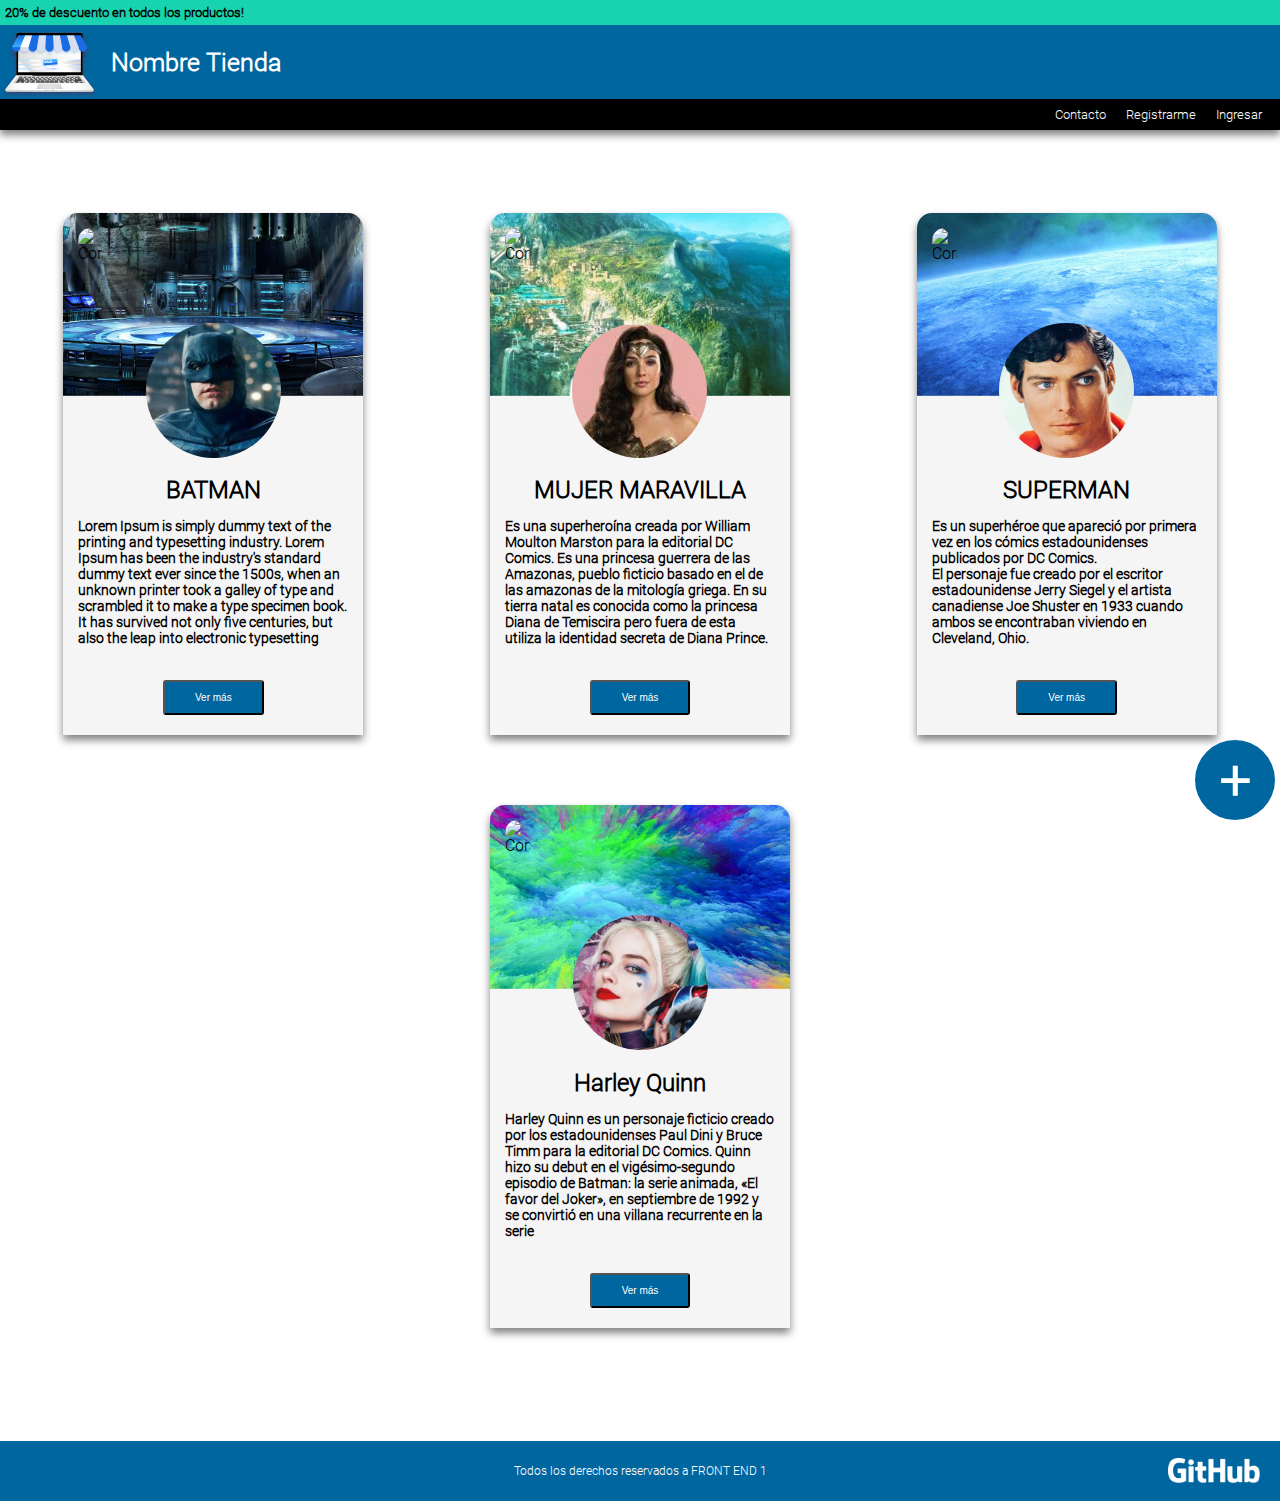
==== commit c9dc9f9f: "Termino Ejercicio" ====
--- a/index.html
+++ b/index.html
@@ -5,12 +5,22 @@
      <meta http-equiv="X-UA-Compatible" content="IE=edge">
      <meta name="viewport" content="width=device-width, initial-scale=1.0">
      <link rel="stylesheet" href="styles/style.css">
-     <title>Clase14</title>
+     <title>Clase16</title>
 </head>
 <body>
      <header class="sombreado">
-          <div id="barraDescuento">Descuentos 20%</div>
-          <h1 id="barraTitulo">Cards Super Heroes</h1>
+          <div id="barraDescuento">20% de descuento en todos los productos!</div>
+          <a href="/index.html" id="containerBarra">
+               <img src="/img/logoTienda.png" alt="Logo Tienda">
+               <h1 id="barraTitulo">Nombre Tienda</h1>
+          </a>
+          <nav>
+               <ul>
+                    <li><a href="">Contacto</a></li>
+                    <li><a href="">Registrarme</a></li>
+                    <li><a href="">Ingresar</a></li>
+               </ul>
+          </nav>
      </header>
      <section>
           <article class="sombreado">
@@ -47,7 +57,7 @@
                <button>Ver más</button>
           </article>
      </section>
-     <a href=""><div id="circulo">+</div></a>
+     <a href="form.html"><div id="circulo">+</div></a>
      <footer>
           <p>Todos los derechos reservados a FRONT END 1</p>
           <a id="logoGit" href="http://www.github.com" target="_blanc"><img src="/img/logoGithub.png" alt="Logo GitHub"></a>
--- a/styles/style.css
+++ b/styles/style.css
@@ -8,7 +8,7 @@
 }
 #barraDescuento{
      align-items: center;
-     background-color: #D1891C;
+     background-color: #18D3AF;
      display: flex;
      font-size: 13px;;
      font-weight: bold;
@@ -16,16 +16,50 @@
      justify-content: flex-start;
      padding-left: 5px;
 }
+#containerBarra{
+     display: flex;
+     text-decoration: none;
+     background-color: #00669F;
+}
+header a img{
+     display: flex;
+     background-color: #00669F;
+}
 #barraTitulo{
-     align-items: center;
-     background-color: #00669F;
-     display: flex;
-     height: 70px;
-     justify-content: flex-start;
-     margin-bottom: 50px;
-     margin-top: 0;
+     width: 100%;
+     align-items: center;
+     background-color: #00669F;
+     display: flex;
+     margin: 0;
      padding-left: 12px;
      color: white;
+     font-size: 25px;
+     text-decoration: none;
+}
+#barraTitulo a{
+     color: white;
+     text-decoration: none;
+}
+header nav{
+     background-color: black;
+     display: flex;
+     justify-content: flex-end;
+}
+header nav ul{
+     width: 50%;
+     margin: 3px;;
+     display: flex;
+     justify-content: flex-end;
+}
+header nav ul li{
+     display: flex;
+     padding-right: 10px
+}
+header nav ul li a{
+     margin: 5px;
+     font-size: 13px;
+     color:  white;
+     text-decoration: none;
 }
 .sombreado {
 	box-shadow: 0 5px 8px 0 gray;
@@ -35,7 +69,8 @@
      display: flex;
      flex-wrap: wrap;
      justify-content: space-around;
-     margin-bottom: 20vh;
+     margin-top: 7vh;
+     margin-bottom: 7vh;
 }
 article{
      align-items: center;
@@ -120,4 +155,117 @@
 }
 #logoGit img{
      height: 25px;
+}
+
+/* ESTILOS FORMULARIO */
+
+#formularioPrincipal{
+     background-color: #00669F;
+     border-radius: 20px;
+     display: flex;
+     flex-direction: column;
+     align-items: center;
+     width: 75%;
+}
+
+#formularioPrincipal h2 {
+     font-size: 30px;
+     color:  white;
+     margin: 5px 0;
+}
+#formularioPrincipal p {
+     color:  gainsboro;
+     margin: 0 0 10px 0;
+}
+#containerCol{
+     width: 100%;
+     display: flex;
+     flex-direction: row;
+     justify-content: space-around;;
+     flex-wrap: wrap;
+}
+#col1{
+     width: 45%;
+     display: flex;
+     flex-direction: column;
+     margin-right: 5px;
+}
+#col2{
+     width: 45%;
+     display: flex;
+     flex-direction: column;
+     margin-left: 5px;
+}
+#col2 hr {
+     margin: 10px 0;
+     border: 1px solid #4B91B5;
+}
+#col2 div{
+     display: flex;
+     flex-direction: column;
+}
+#col2 div label{
+     margin: 2px;
+}
+#col2 div input{
+     margin-right: 10px;
+}
+form label {
+     color: gainsboro;
+     margin: 8px 0;
+     font-size: smaller;
+}
+form input {
+     border-radius: 10px;
+     padding: 10px 0;
+     border: 0;
+}
+form select {
+     border-radius: 10px;
+     padding: 10px 0;
+     border: 0;
+}
+#fechaIndicada{
+     padding: 10px 15px;
+}
+#descripcionSuper{
+     border-radius: 10px;
+     padding: 10px;
+     border: 0;
+     height: 90%;
+     margin: 5% 0;
+     resize: none;
+}
+#file-upload-button{
+     width: 100%;
+}
+form button{
+     width: 60%;
+     margin: 10px;
+     padding: 15px 0;
+     border: 0;
+     border-radius: 18px;
+     font-size: 25px;
+     font-weight: bolder;
+     background-color: #18D3AF;
+}
+@media (max-width:600px){
+     form p {
+          text-align: center;
+     }
+     #containerCol{
+          flex-direction: column;
+          align-content: center
+     }
+     #col1{
+          margin: 0;
+          width: 70%;
+     }
+     #col2{
+          width: 70%;
+          margin: 0;
+     }
+     #containerCol label{
+          width: 100%;
+     }
 }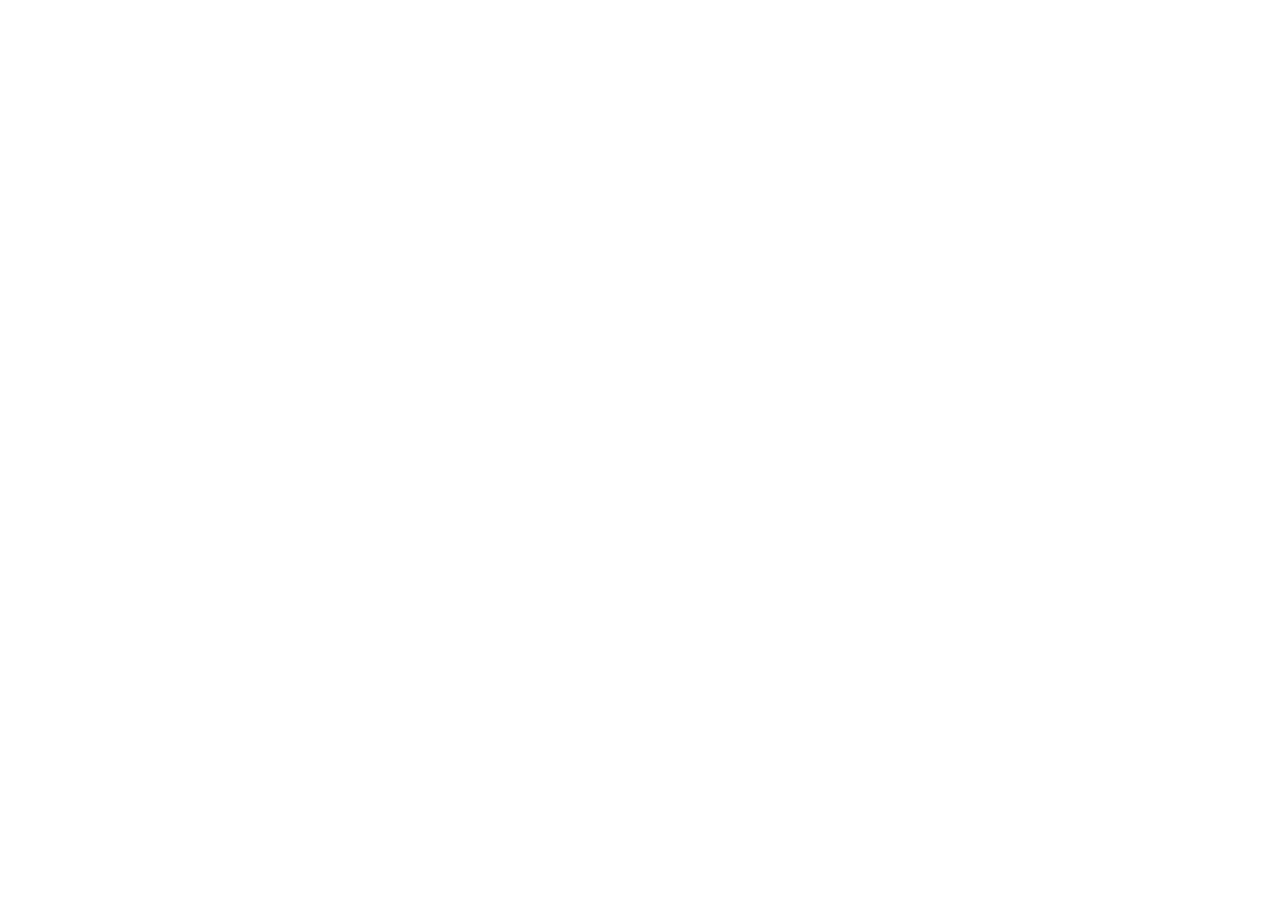
==== commit 1051c113: "Foundation" ====
--- a/index.html
+++ b/index.html
@@ -4,63 +4,9 @@
      <meta charset="UTF-8">
      <meta http-equiv="X-UA-Compatible" content="IE=edge">
      <meta name="viewport" content="width=device-width, initial-scale=1.0">
-     <link rel="stylesheet" href="styles/style.css">
-     <title>Clase16</title>
+     <title>Clase20_Equipo02</title>
 </head>
 <body>
-     <header class="sombreado">
-          <div id="barraDescuento">20% de descuento en todos los productos!</div>
-          <a href="/index.html" id="containerBarra">
-               <img src="/img/logoTienda.png" alt="Logo Tienda">
-               <h1 id="barraTitulo">Nombre Tienda</h1>
-          </a>
-          <nav>
-               <ul>
-                    <li><a href="">Contacto</a></li>
-                    <li><a href="">Registrarme</a></li>
-                    <li><a href="">Ingresar</a></li>
-               </ul>
-          </nav>
-     </header>
-     <section>
-          <article class="sombreado">
-               <img class="cover" src="img/cover1Batman.png" alt="Fondo Batman">
-               <img class="perfil" src="img/batman.png" alt="Batman Primer Plano">
-               <img class="corazoncito" src="img/quore.png" alt="Corazoncito">
-               <h2>BATMAN</h2>
-               <p>Lorem Ipsum is simply dummy text of the printing and typesetting industry. Lorem Ipsum has been the industry's standard dummy text ever since the 1500s, when an unknown printer took a galley of type and scrambled it to make a type specimen book. It has survived not only five centuries, but also the leap into electronic typesetting</p>
-               <button>Ver más</button>
-          </article>
-          <article class="sombreado">
-               <img class="cover" src="img/cover3MM.png" alt="Fondo Mujer Maravilla">
-               <img class="perfil" src="img/mujerMaravilla.png" alt="Mujer Maravilla Primer Plano">
-               <img class="corazoncito" src="img/quore.png" alt="Corazoncito">
-               <h2>MUJER MARAVILLA</h2>
-               <p>Es una superheroína creada por William Moulton Marston para la editorial DC Comics. Es una princesa guerrera de las Amazonas, pueblo ficticio basado en el de las amazonas de la mitología griega. En su tierra natal es conocida como la princesa Diana de Temiscira pero fuera de esta utiliza la identidad secreta de Diana Prince.</p>
-               <button>Ver más</button>
-          </article>
-          <article class="sombreado">
-               <img class="cover" src="img/cover4SM.png" alt="Fondo Superman">
-               <img class="perfil" src="img/superman.png" alt="Superman Primer Plano">
-               <img class="corazoncito" src="img/quore.png" alt="Corazoncito">
-               <h2>SUPERMAN</h2>
-               <p>Es un superhéroe que apareció por primera vez en los cómics estadounidenses publicados por DC Comics. <br>
-               El personaje fue creado por el escritor estadounidense Jerry Siegel y el artista canadiense Joe Shuster en 1933 cuando ambos se encontraban viviendo en Cleveland, Ohio.</p>
-               <button>Ver más</button>
-          </article>
-          <article class="sombreado">
-               <img class="cover" src="img/cover2Harley.png" alt="Fondo Harley">
-               <img class="perfil" src="img/harley.png" alt="Harley Primer plano">
-               <img class="corazoncito" src="img/quore.png" alt="Corazoncito">
-               <h2>Harley Quinn</h2>
-               <p>Harley Quinn es un personaje ficticio creado por los estadounidenses Paul Dini y Bruce Timm para la editorial DC Comics. Quinn hizo su debut en el vigésimo-segundo episodio de Batman: la serie animada, «El favor del Joker», en septiembre de 1992 y se convirtió en una villana recurrente en la serie</p>
-               <button>Ver más</button>
-          </article>
-     </section>
-     <a href="form.html"><div id="circulo">+</div></a>
-     <footer>
-          <p>Todos los derechos reservados a FRONT END 1</p>
-          <a id="logoGit" href="http://www.github.com" target="_blanc"><img src="/img/logoGithub.png" alt="Logo GitHub"></a>
-     </footer>
+     
 </body>
 </html>